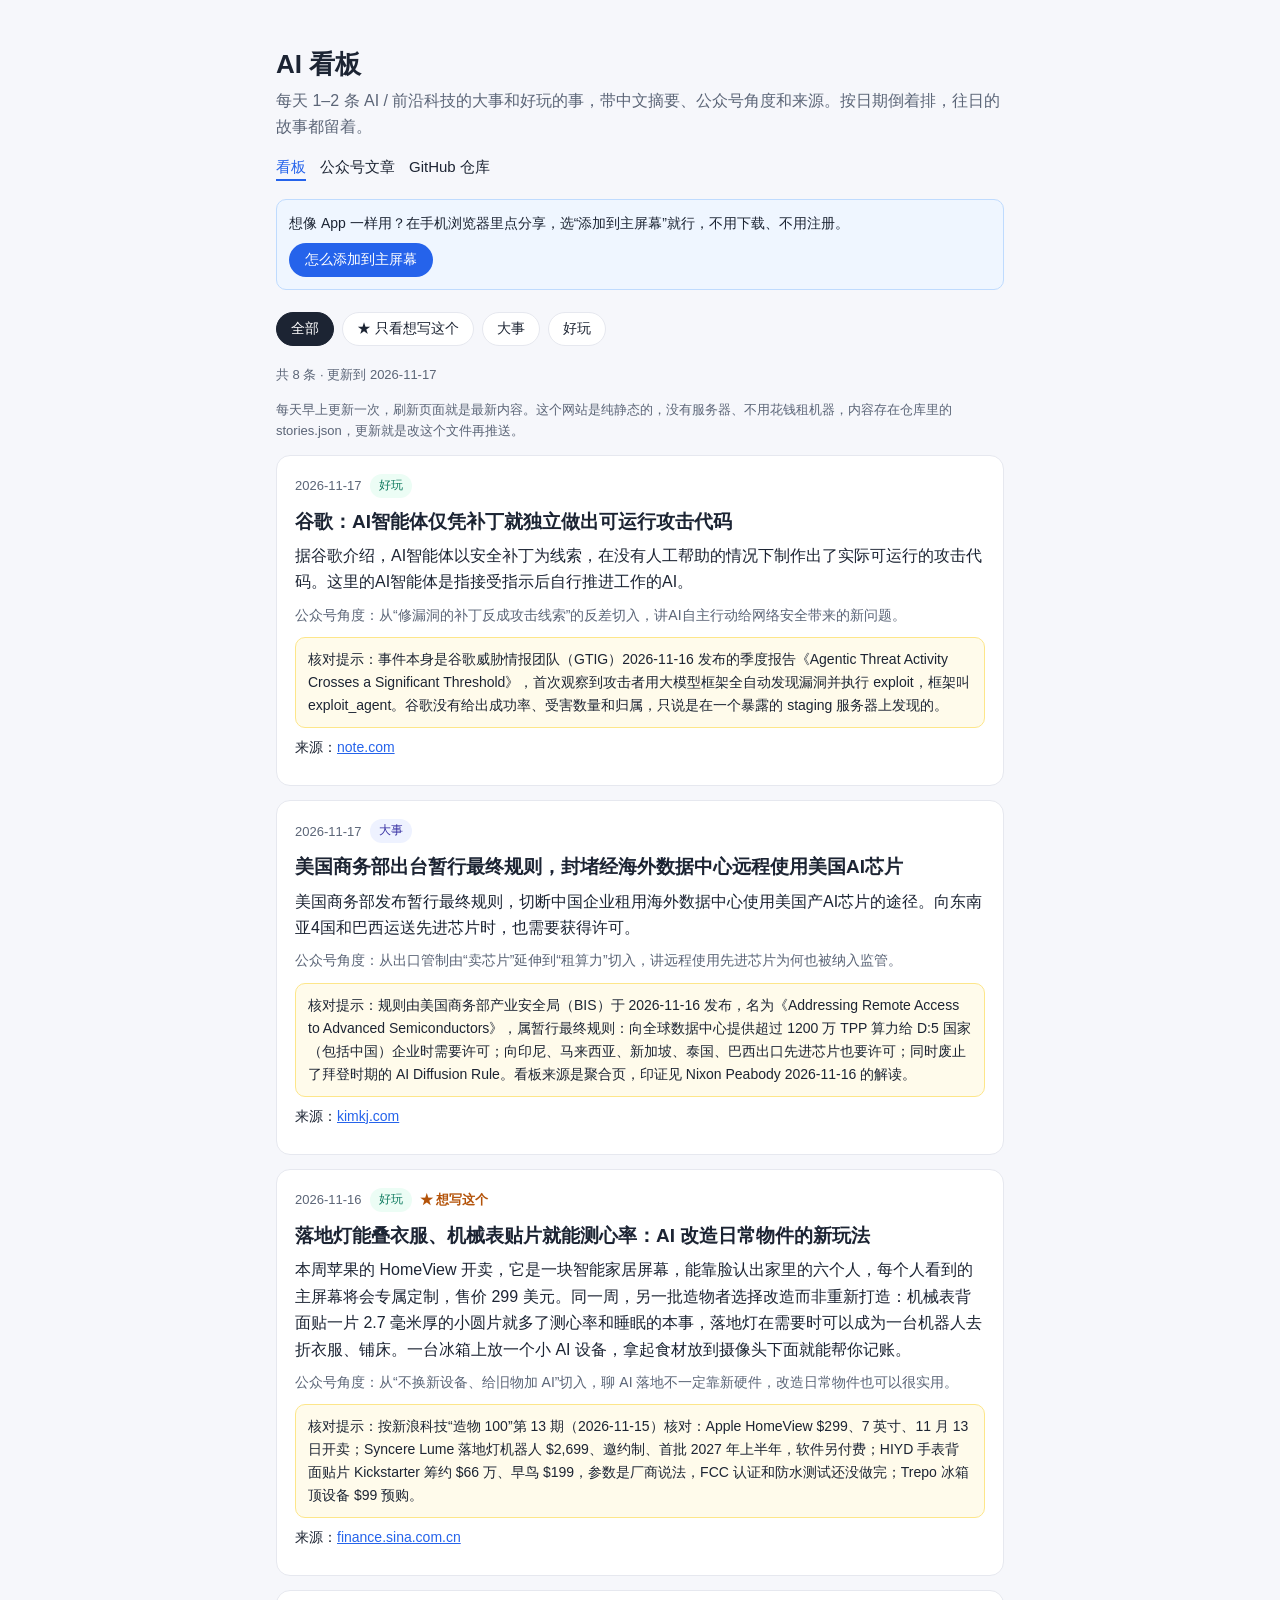
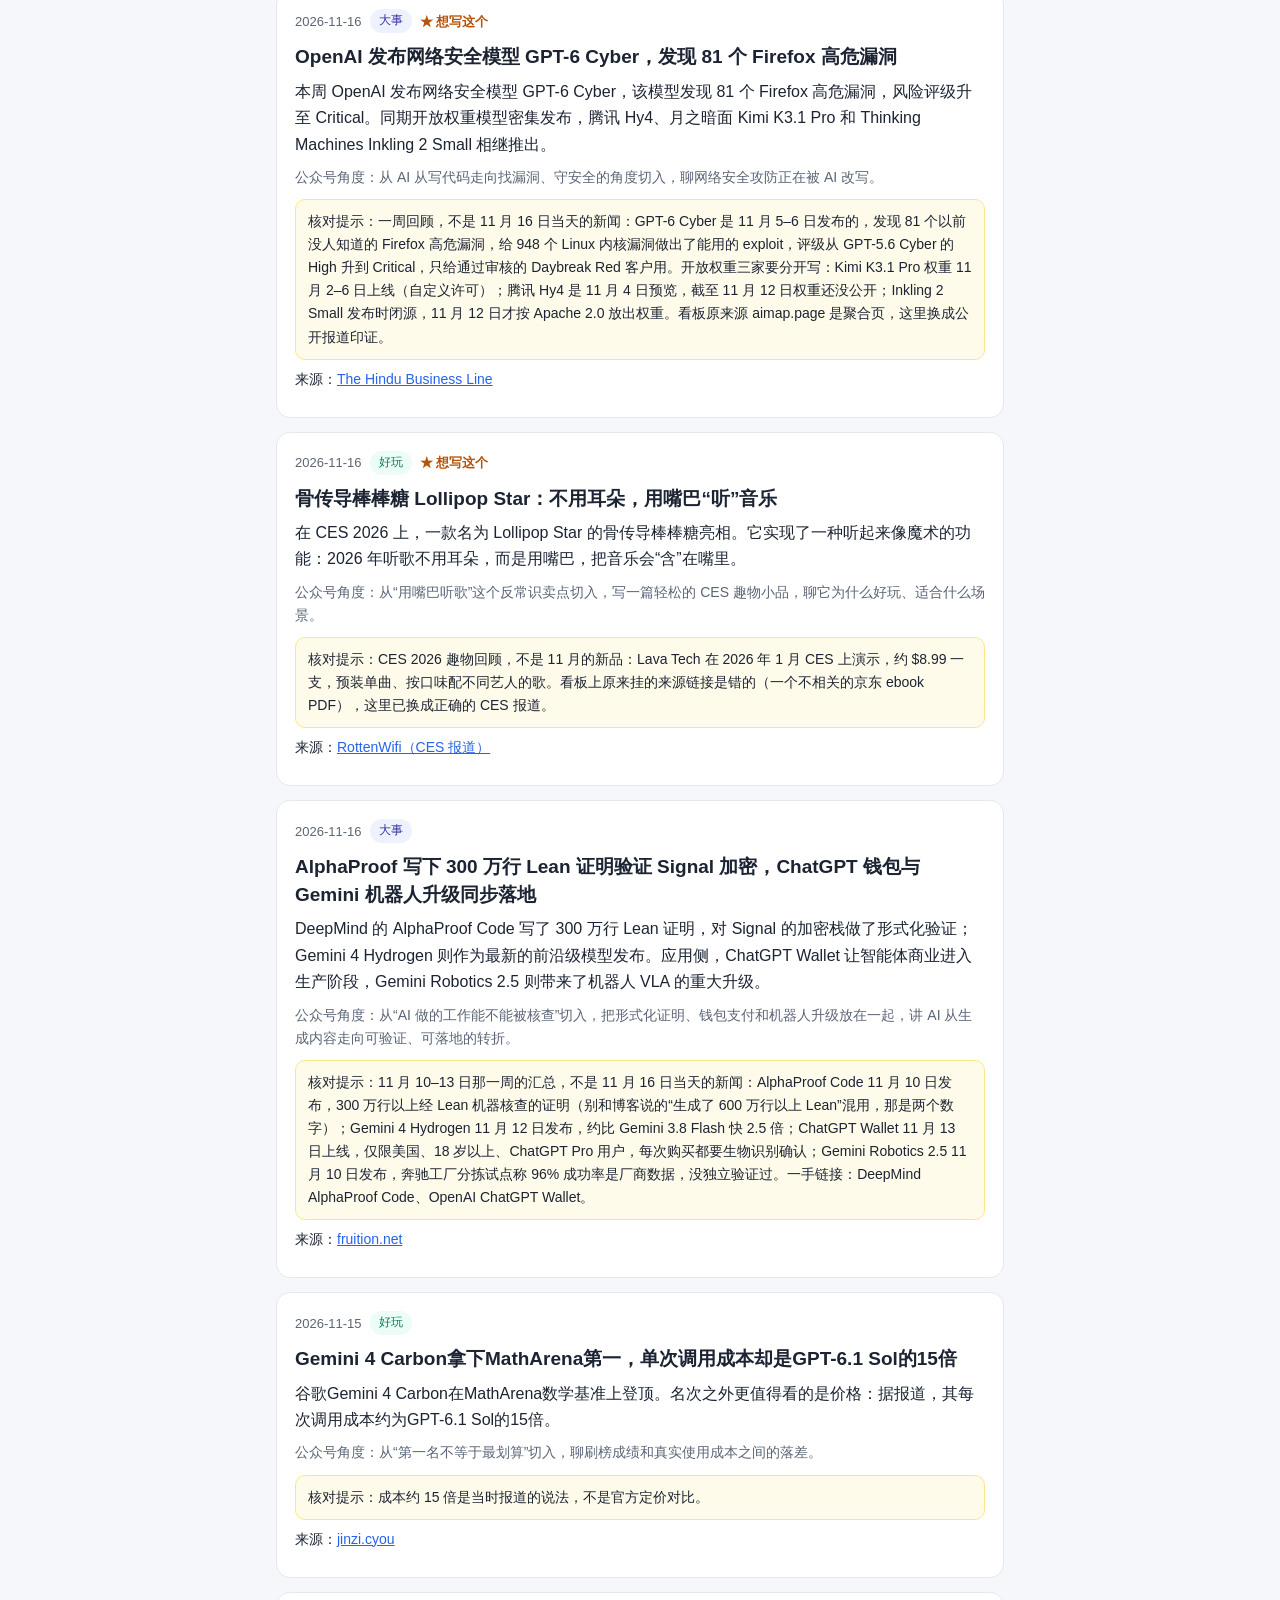
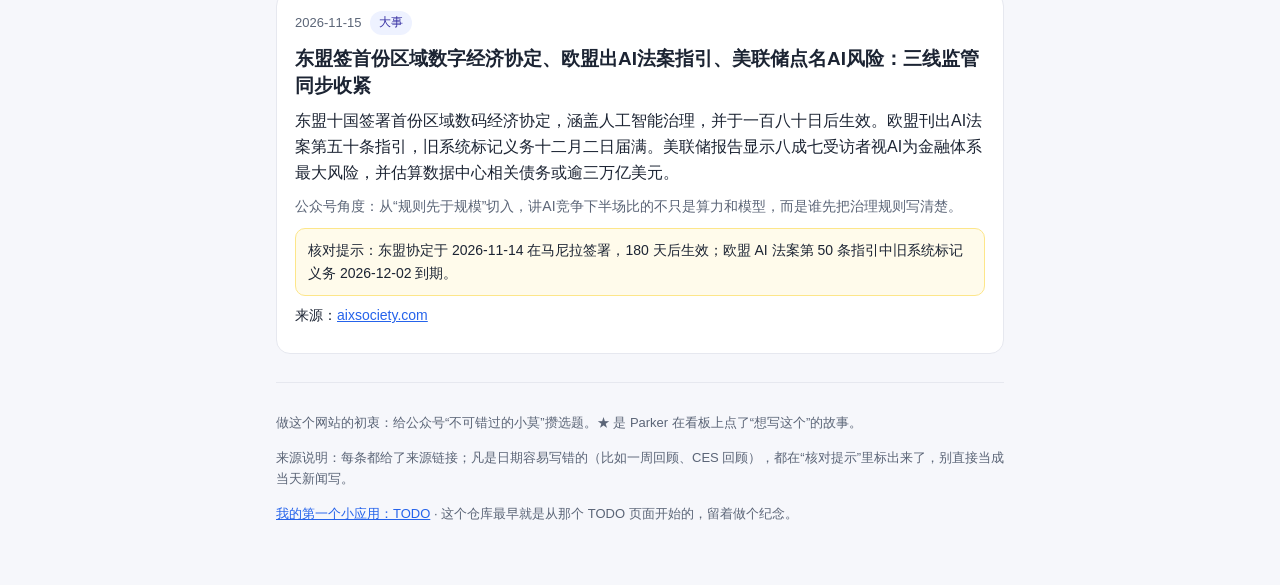
==== index.html @ 66c1bf88 "把 AI 看板做成网站：首页看板 + 公众号文章页 + PWA，故事存在 stories.json" ====
<!DOCTYPE html>
<html lang="zh-CN">
<head>
<meta charset="UTF-8">
<meta name="viewport" content="width=device-width, initial-scale=1">
<title>AI 看板 · 每天的 AI / 前沿科技</title>
<meta name="description" content="每天 1-2 条 AI / 前沿科技大事和好玩的事，带中文摘要、公众号角度和来源链接。">
<link rel="manifest" href="manifest.webmanifest">
<meta name="theme-color" content="#1c2433">
<link rel="icon" href="icon.svg" type="image/svg+xml">
<link rel="stylesheet" href="style.css">
</head>
<body>
<div class="wrap">
  <header class="site">
    <h1>AI 看板</h1>
    <p class="sub">每天 1–2 条 AI / 前沿科技的大事和好玩的事，带中文摘要、公众号角度和来源。按日期倒着排，往日的故事都留着。</p>
    <nav class="nav">
      <a class="active" href="index.html">看板</a>
      <a href="articles.html">公众号文章</a>
      <a href="https://github.com/LXCswlp/seendfirstindex" target="_blank" rel="noopener">GitHub 仓库</a>
    </nav>
    <div class="install">
      想像 App 一样用？在手机浏览器里点分享，选“添加到主屏幕”就行，不用下载、不用注册。
      <br><button class="install-btn" id="installBtn" type="button">怎么添加到主屏幕</button>
    </div>
  </header>

  <div class="filters">
    <button class="active" data-filter="all" type="button">全部</button>
    <button data-filter="picked" type="button">★ 只看想写这个</button>
    <button data-filter="大事" type="button">大事</button>
    <button data-filter="好玩" type="button">好玩</button>
  </div>
  <p class="meta" id="count"></p>
  <p class="meta" id="updated">每天早上更新一次，刷新页面就是最新内容。这个网站是纯静态的，没有服务器、不用花钱租机器，内容存在仓库里的 stories.json，更新就是改这个文件再推送。</p>

  <main id="list"><p>正在加载今天的看板……</p></main>

  <footer>
    <p>做这个网站的初衷：给公众号“不可错过的小莫”攒选题。★ 是 Parker 在看板上点了“想写这个”的故事。</p>
    <p>来源说明：每条都给了来源链接；凡是日期容易写错的（比如一周回顾、CES 回顾），都在“核对提示”里标出来了，别直接当成当天新闻写。</p>
    <p><a href="todo.html">我的第一个小应用：TODO</a> · 这个仓库最早就是从那个 TODO 页面开始的，留着做个纪念。</p>
  </footer>
</div>
<script src="app.js"></script>
</body>
</html>
---- style.css ----
:root{--bg:#f6f7fb;--card:#fff;--ink:#1c2433;--muted:#5b6577;--line:#e6e8ef;--blue:#2563eb;--green:#0e7a5f;--amber:#b45309;--radius:14px}
*{box-sizing:border-box}
body{margin:0;background:var(--bg);color:var(--ink);font-family:-apple-system,BlinkMacSystemFont,"PingFang SC","Microsoft YaHei",sans-serif;line-height:1.65}
a{color:var(--blue)}
.wrap{max-width:760px;margin:0 auto;padding:20px 16px 48px}
header.site{padding:28px 0 8px}
h1{font-size:26px;line-height:1.3;margin:0 0 6px}
.sub{color:var(--muted);margin:0 0 14px}
.nav{display:flex;gap:14px;flex-wrap:wrap;font-size:15px;margin:0 0 18px}
.nav a{color:var(--ink);text-decoration:none;border-bottom:2px solid transparent}
.nav a.active{color:var(--blue);border-color:var(--blue)}
.filters{display:flex;gap:8px;flex-wrap:wrap;margin:14px 0 18px}
.filters button{border:1px solid var(--line);background:#fff;color:var(--ink);border-radius:999px;padding:7px 14px;font-size:14px;cursor:pointer}
.filters button.active{background:var(--ink);color:#fff;border-color:var(--ink)}
.card{background:var(--card);border:1px solid var(--line);border-radius:var(--radius);padding:18px;margin:0 0 14px}
.meta{font-size:13px;color:var(--muted);display:flex;gap:8px;flex-wrap:wrap;align-items:center}
.tag{border-radius:999px;padding:2px 9px;font-size:12px;background:#eef2ff;color:#3730a3}
.tag.fun{background:#ecfdf5;color:var(--green)}
.picked{color:var(--amber);font-weight:700}
.card h2{font-size:19px;line-height:1.45;margin:10px 0 8px}
.card p{margin:8px 0}
.angle{color:var(--muted);font-size:14px}
.note{background:#fffbeb;border:1px solid #fde68a;border-radius:10px;padding:10px 12px;font-size:14px;margin-top:10px}
.source{font-size:14px}
footer{color:var(--muted);font-size:13px;margin-top:28px;border-top:1px solid var(--line);padding-top:16px}
article.post h2{font-size:22px}
article.post h3{font-size:17px;margin-top:22px}
.status{display:inline-block;border-radius:999px;padding:3px 10px;font-size:13px;background:#fef3c7;color:#92400e}
.status.ok{background:#dcfce7;color:#166534}
.install{background:#eff6ff;border:1px solid #bfdbfe;border-radius:10px;padding:12px;font-size:14px}
button.install-btn{border:none;background:var(--blue);color:#fff;border-radius:999px;padding:8px 16px;font-size:14px;cursor:pointer;margin-top:8px}
@media (max-width:520px){h1{font-size:23px}.card h2{font-size:18px}}
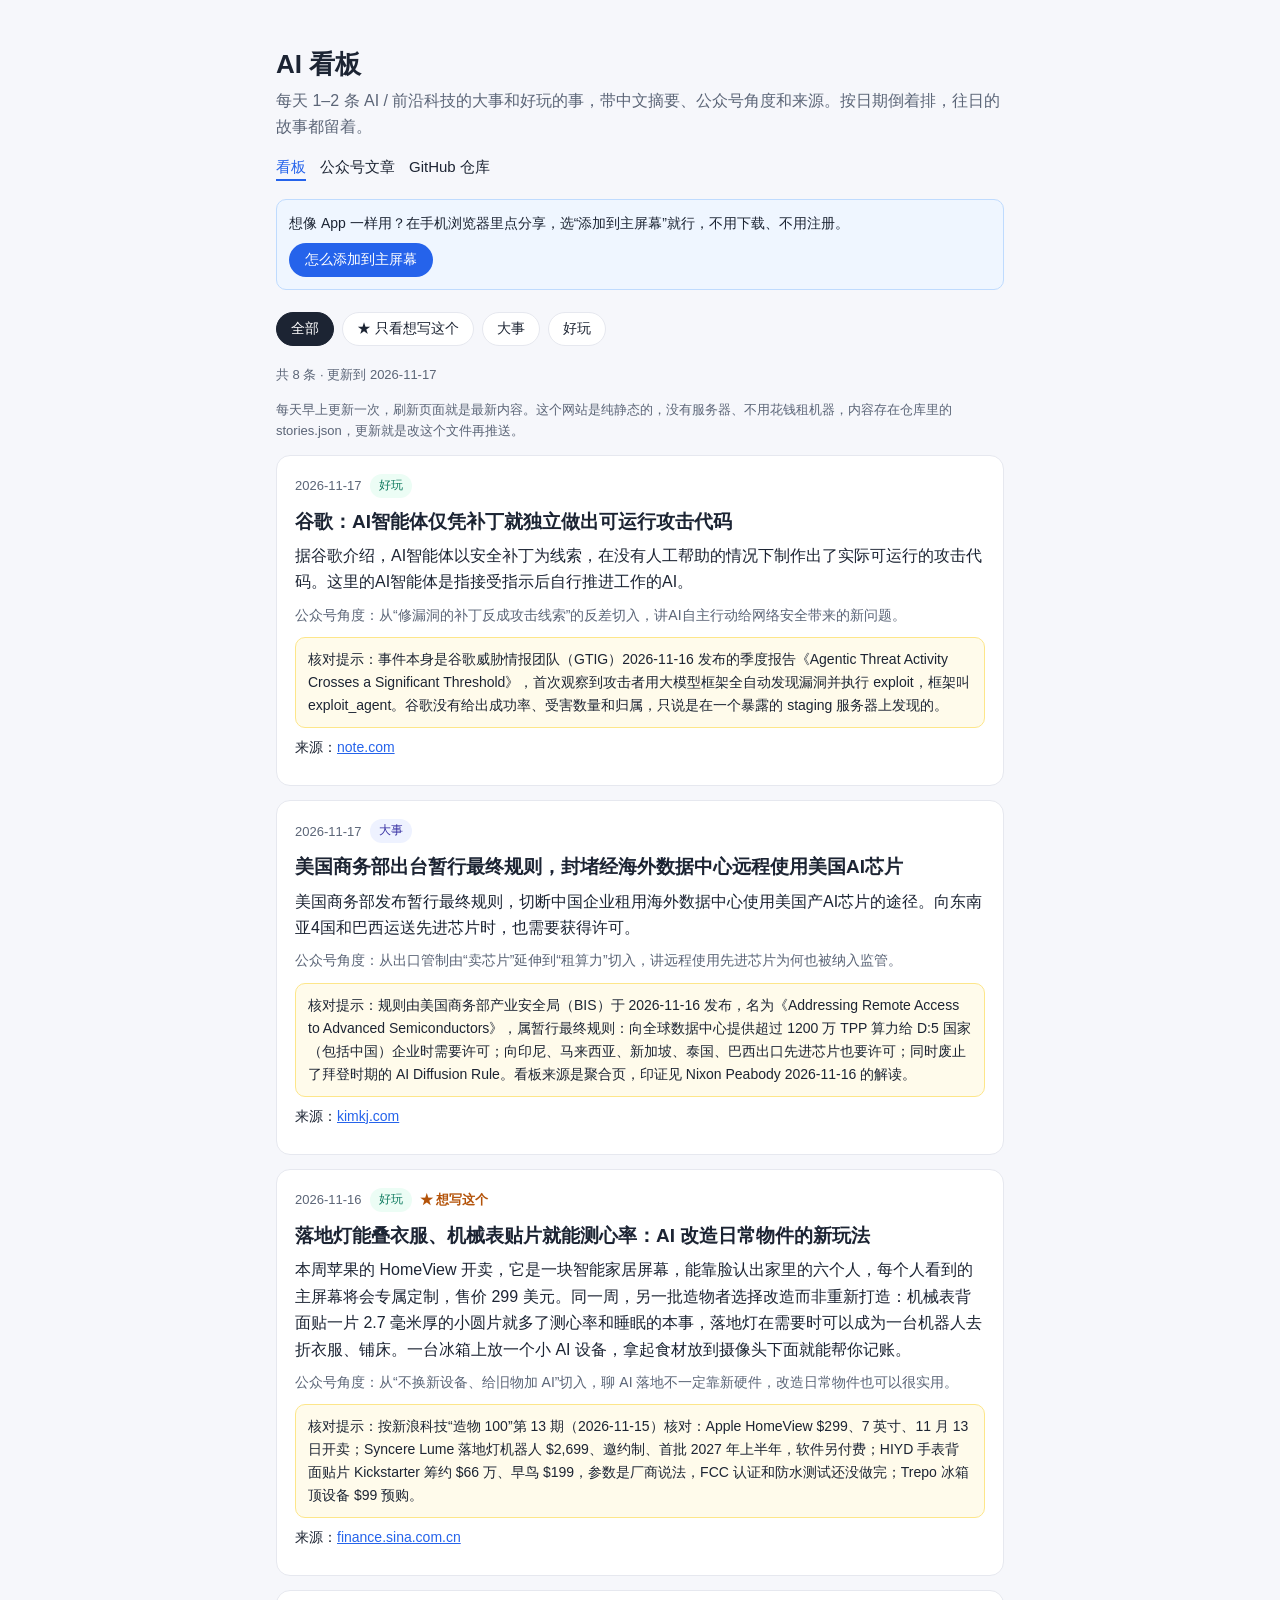
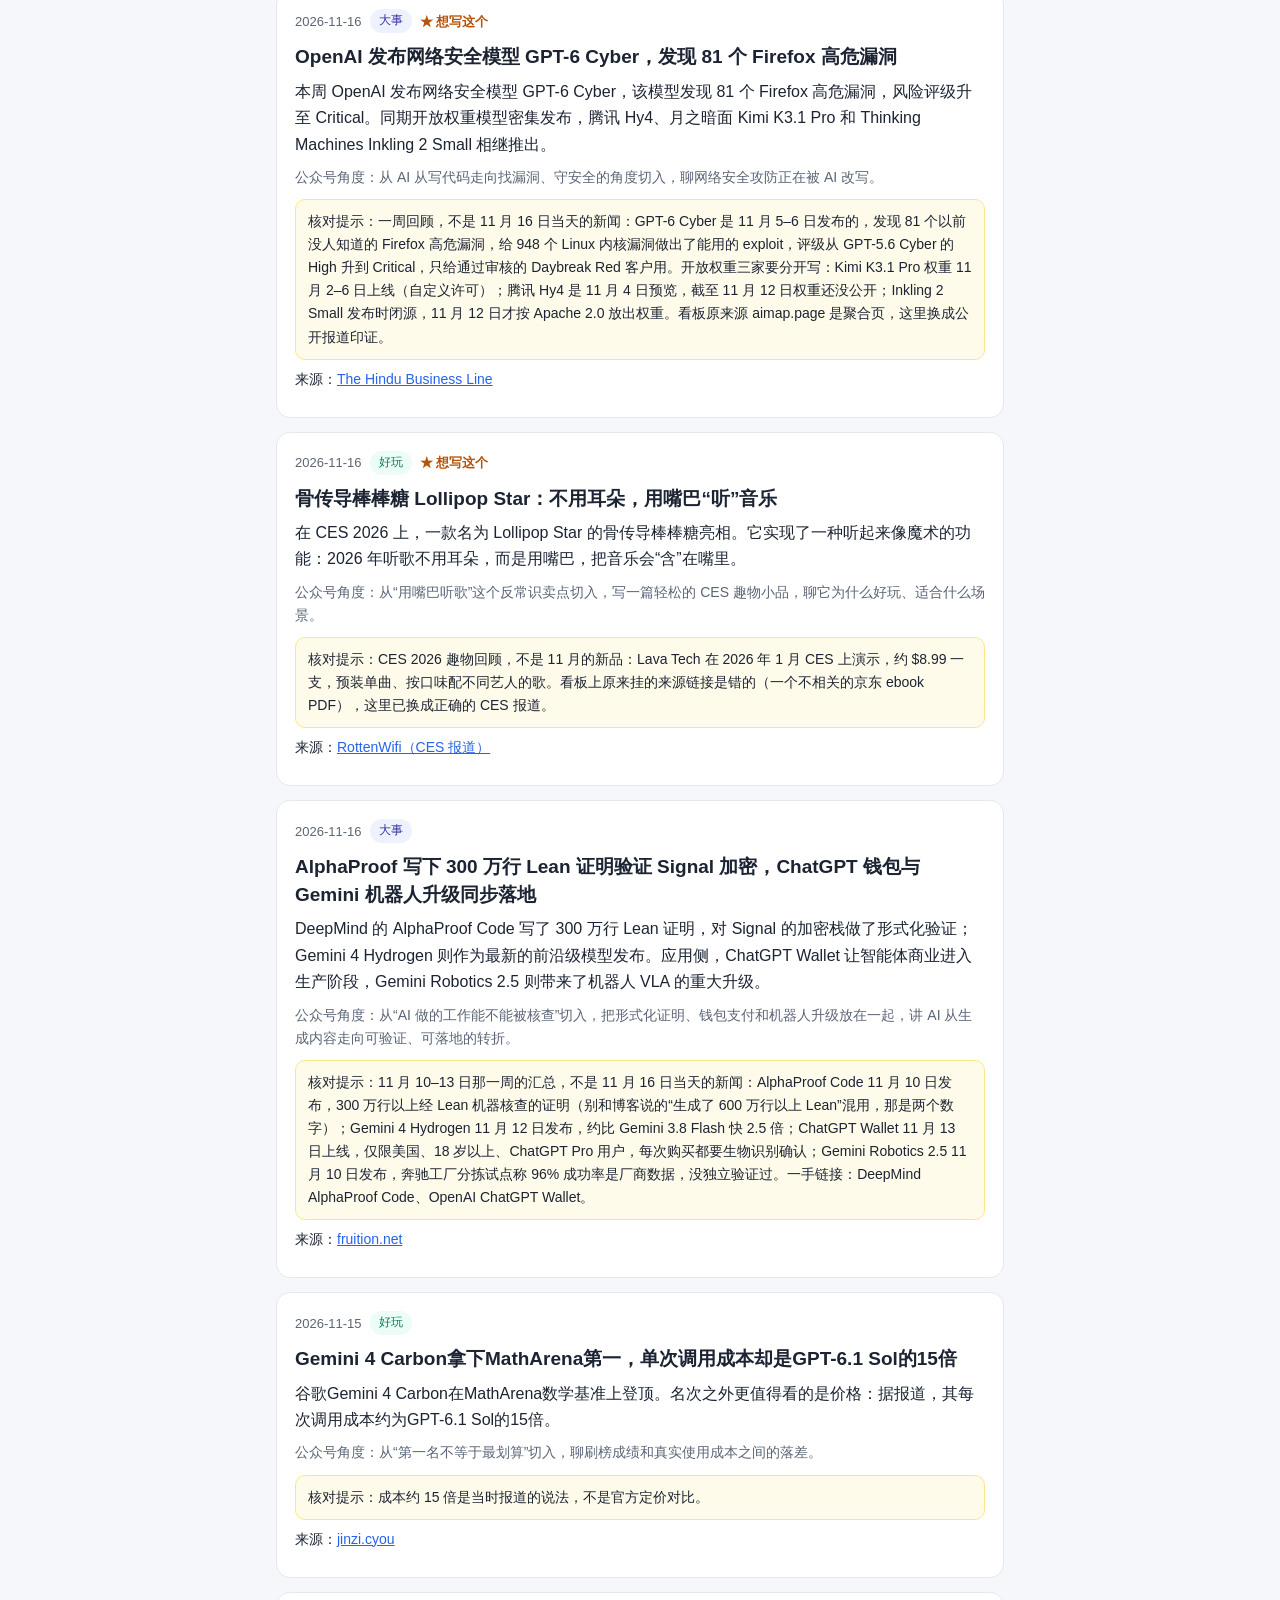
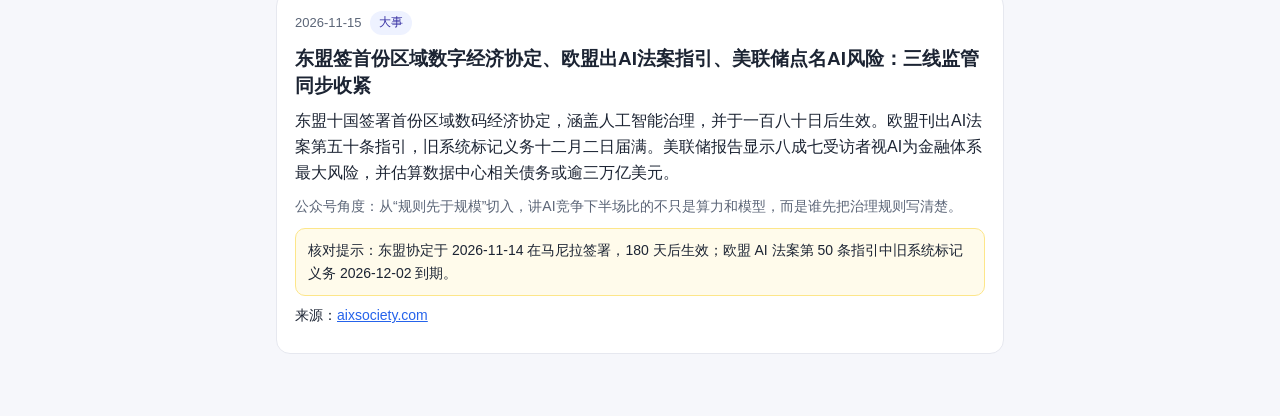
==== commit 3acd51d0: "去掉首页底部的说明文字" ====
--- a/index.html
+++ b/index.html
@@ -36,12 +36,6 @@
   <p class="meta" id="updated">每天早上更新一次，刷新页面就是最新内容。这个网站是纯静态的，没有服务器、不用花钱租机器，内容存在仓库里的 stories.json，更新就是改这个文件再推送。</p>
 
   <main id="list"><p>正在加载今天的看板……</p></main>
-
-  <footer>
-    <p>做这个网站的初衷：给公众号“不可错过的小莫”攒选题。★ 是 Parker 在看板上点了“想写这个”的故事。</p>
-    <p>来源说明：每条都给了来源链接；凡是日期容易写错的（比如一周回顾、CES 回顾），都在“核对提示”里标出来了，别直接当成当天新闻写。</p>
-    <p><a href="todo.html">我的第一个小应用：TODO</a> · 这个仓库最早就是从那个 TODO 页面开始的，留着做个纪念。</p>
-  </footer>
 </div>
 <script src="app.js"></script>
 </body>
